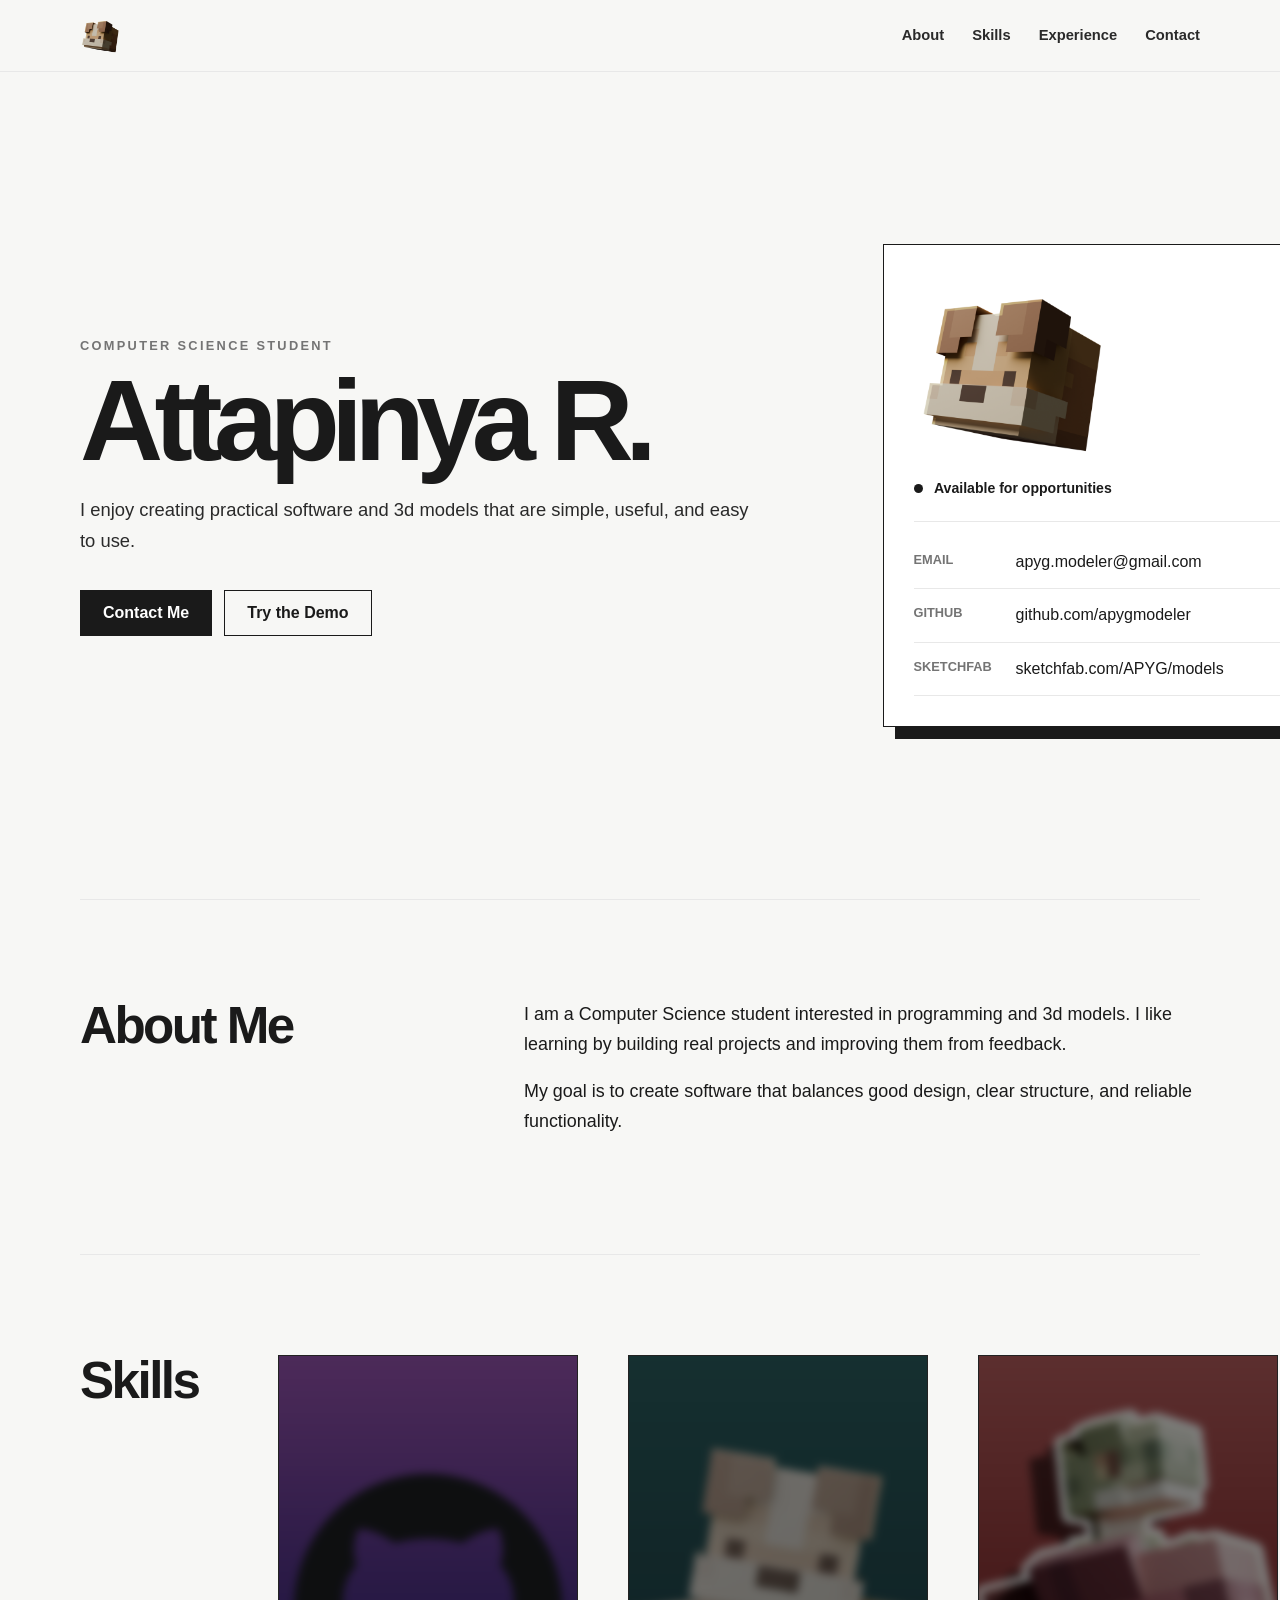
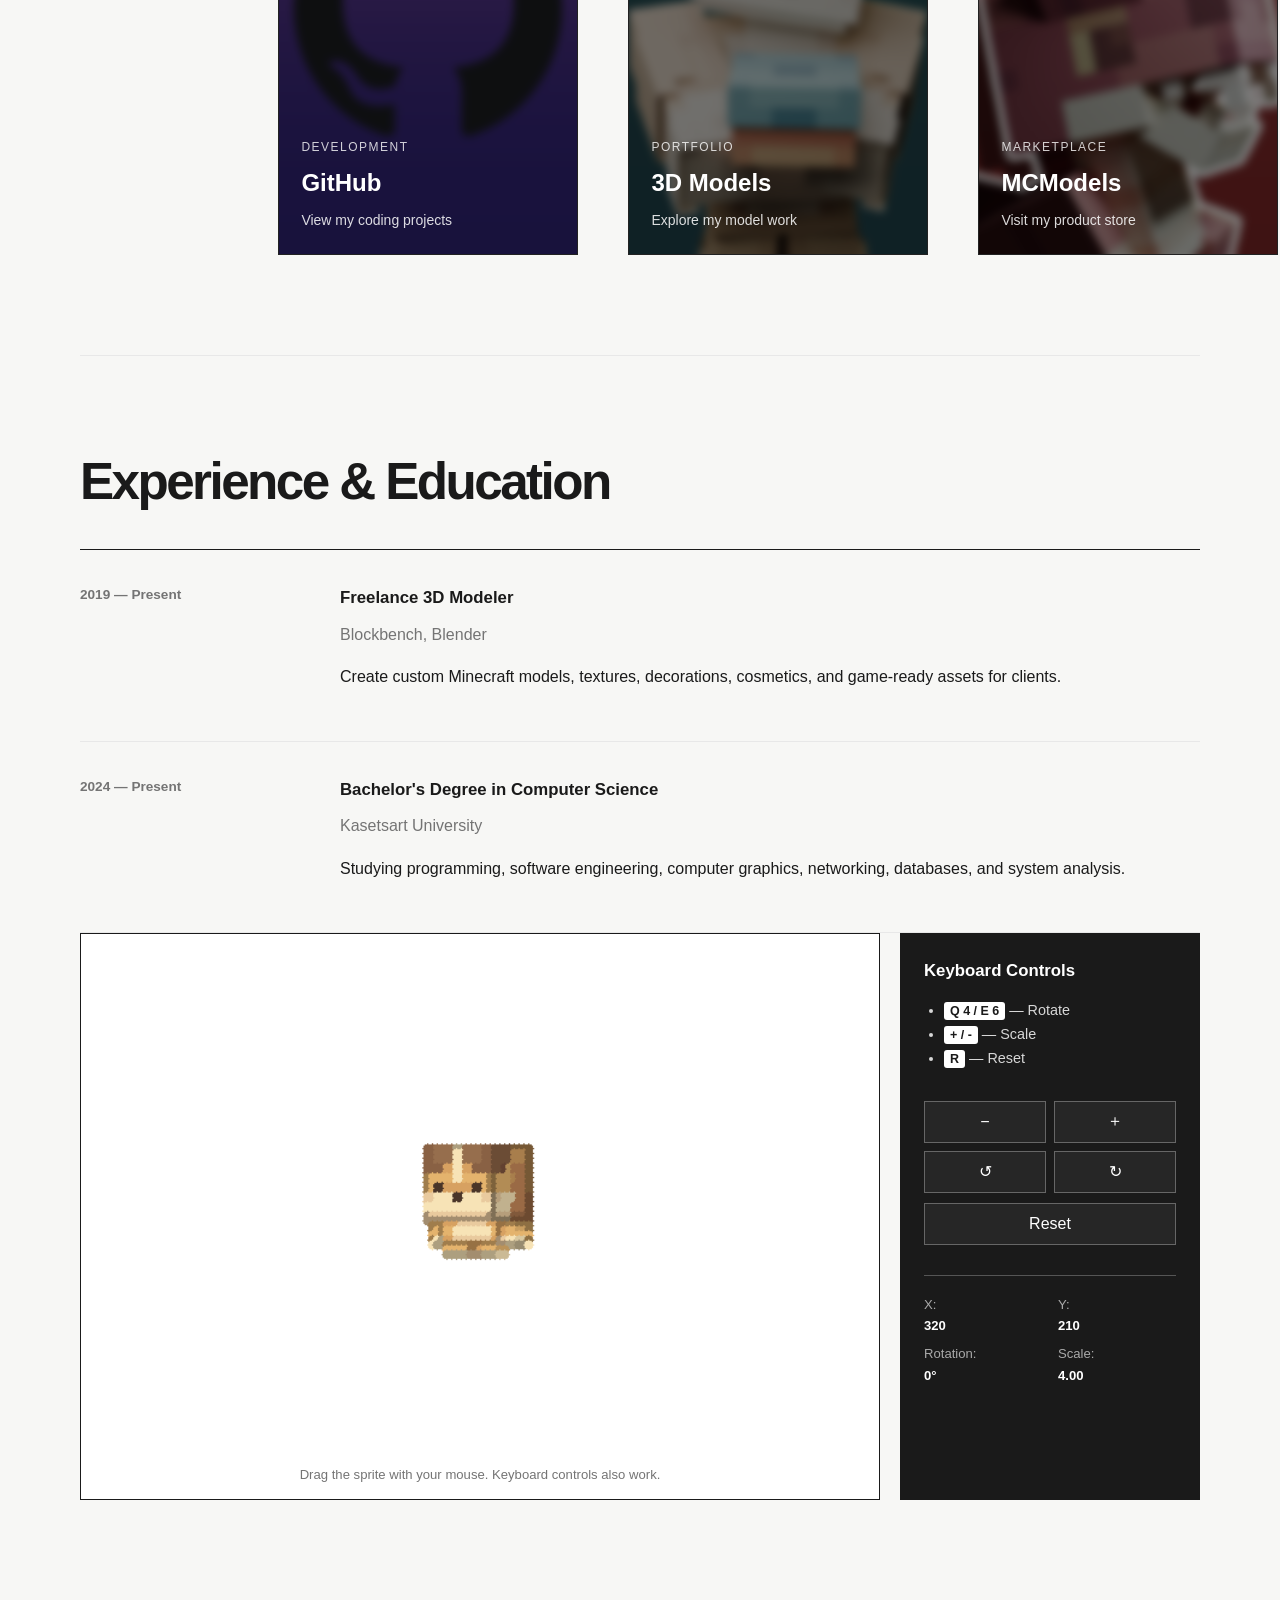
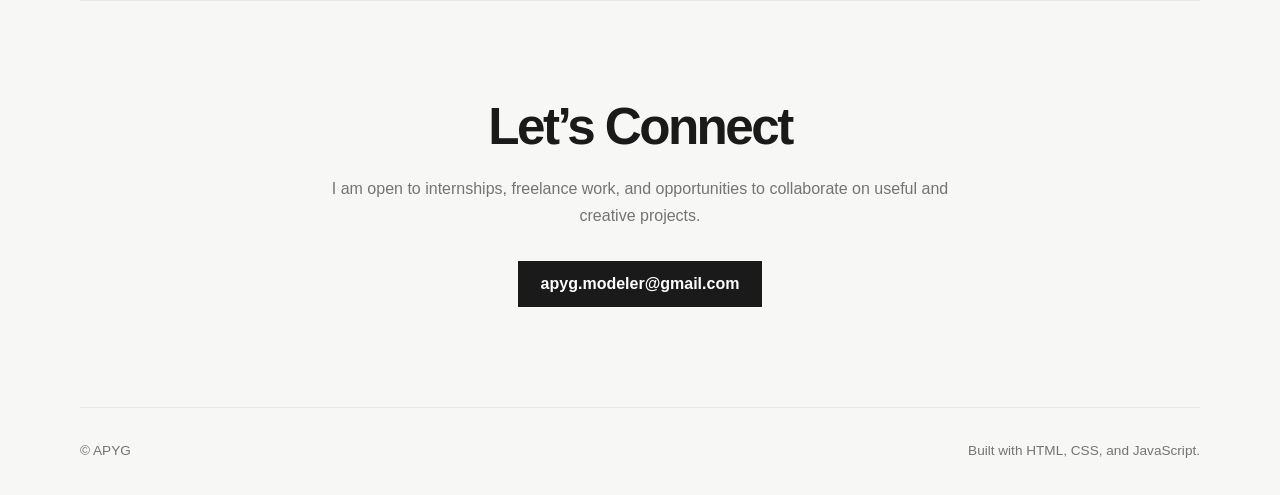
==== index.html @ 24d963ee "Add files via upload" ====
<!DOCTYPE html>
<html lang="en">
<head>
  <meta charset="UTF-8" />
  <meta name="viewport" content="width=device-width, initial-scale=1.0" />
  <meta name="description" content="A monotone CV and interactive computer graphics page." />
  <title>Attapinya R. | CV</title>
  <link rel="stylesheet" href="styles.css" />
</head>
<body>
  <header class="site-header">
    <a class="logo" href="#">
      <img src="images/logo.png" alt="Logo">
    </a>

    <button class="menu-button" id="menuButton" aria-label="Open navigation">
      ☰
    </button>

    <nav id="navigation">
      <a href="#about">About</a>
      <a href="#skills">Skills</a>
      <a href="#experience">Experience</a>
      <a href="#contact">Contact</a>
    </nav>
  </header>

  <main>
    <section class="hero section" id="home">
      <div class="hero-copy">
        <p class="eyebrow">COMPUTER SCIENCE STUDENT</p>
        <h1>Attapinya R.</h1>
        <p class="hero-text">
          I enjoy creating practical software and 3d models that are simple, useful, and easy to use.
        </p>
        <div class="hero-actions">
          <a class="button button-dark" href="#contact">Contact Me</a>
          <a class="button button-light" href="#graphics">Try the Demo</a>
        </div>
      </div>

      <aside class="profile-card">
        <div class="avatar">
            <img src="images/logo.png" alt="Profile">
        </div>
        <p class="status"><span></span> Available for opportunities</p>
        <dl>
          <div><dt>Email</dt><dd>apyg.modeler@gmail.com</dd></div>
          <div><dt>GitHub</dt><dd>github.com/apygmodeler</dd></div>
          <div><dt>Sketchfab</dt><dd>sketchfab.com/APYG/models</dd></div>
        </dl>
      </aside>
    </section>

    <section class="section two-column" id="about">
      <div>
        <h2>About Me</h2>
      </div>
      <div class="section-content">
        <p>
          I am a Computer Science student interested in programming and 3d models.
          I like learning by building real projects and improving them from feedback.
        </p>
        <p>
          My goal is to create software that balances good design,
          clear structure, and reliable functionality.
        </p>
      </div>
    </section>

    <section class="section two-column" id="skills">
      <div>
        <h2>Skills</h2>
      </div>
      <div class="skill-grid">

        <a class="skill-card" href="https://github.com/apygmodeler" target="_blank">
          <img src="images/github.png" alt="GitHub">
          <div class="skill-overlay"></div>

          <div class="skill-content">
            <span>Development</span>
            <h3>GitHub</h3>
            <p>View my coding projects</p>
          </div>
        </a>

        <a class="skill-card" href="https://sketchfab.com/APYG/models" target="_blank">
          <img src="images/sketchfab.png" alt="3D Model Portfolio">
          <div class="skill-overlay"></div>

          <div class="skill-content">
            <span>Portfolio</span>
            <h3>3D Models</h3>
            <p>Explore my model work</p>
          </div>
        </a>

        <a class="skill-card" href="https://mcmodels.net/vendors/300/suelaewruay" target="_blank">
          <img src="images/mcmodel.png" alt="MCModels Store">
          <div class="skill-overlay"></div>

          <div class="skill-content">
            <span>Marketplace</span>
            <h3>MCModels</h3>
            <p>Visit my product store</p>
          </div>
        </a>

      </div>
    </section>

    <section class="section" id="experience">
      <div class="section-heading">
        <div>
          <h2>Experience & Education</h2>
        </div>
      </div>
      
      <div class="timeline">

        <article class="timeline-item">
          <span class="timeline-date">2019 — Present</span>
          <div>
            <h3>Freelance 3D Modeler</h3>
            <p class="muted">Blockbench, Blender</p>
            <p>
              Create custom Minecraft models, textures, decorations,
              cosmetics, and game-ready assets for clients.
            </p>
          </div>
        </article>
        
        <article class="timeline-item">
          <span class="timeline-date">2024 — Present</span>
          <div>
            <h3>Bachelor's Degree in Computer Science</h3>
            <p class="muted">Kasetsart University</p>
            <p>
              Studying programming, software engineering, computer graphics,
              networking, databases, and system analysis.
            </p>
          </div>
        </article>
      </div>

      <div class="graphics-layout">
        <div class="canvas-wrap" id="graphics" tabindex="0">
          <canvas id="canvas" width="640" height="420">
            Your browser does not support HTML canvas.
          </canvas>
          <p class="focus-note">Drag the sprite with your mouse. Keyboard controls also work.</p>
        </div>

        <aside class="controls-panel">
          <h3>Keyboard Controls</h3>
          <ul>
            <li><kbd>Q 4 / E 6</kbd> — Rotate</li>
            <li><kbd>+ / -</kbd> — Scale</li>
            <li><kbd>R</kbd> — Reset</li>
          </ul>

          <div class="button-controls">
            <div>
              <button data-action="scale-down">−</button>
              <button data-action="scale-up">＋</button>
              <button data-action="rotate-left">↺</button>
              <button data-action="rotate-right">↻</button>
            </div>
            <button class="reset-button" data-action="reset">Reset</button>
          </div>

          <div class="transform-data">
            <p>X: <strong id="xValue">320</strong></p>
            <p>Y: <strong id="yValue">210</strong></p>
            <p>Rotation: <strong id="rotationValue">0°</strong></p>
            <p>Scale: <strong id="scaleValue">1.00</strong></p>
          </div>
        </aside>
      </div>
    </section>

    <section class="section contact-section" id="contact">
      <h2>Let’s Connect</h2>
      <p>
        I am open to internships, freelance work, and opportunities
        to collaborate on useful and creative projects.
      </p>
      <a class="button button-dark" href="mailto:apyg.modeler@gmail.com">
        apyg.modeler@gmail.com
      </a>
    </section>
  </main>

  <footer>
    <p>© <span id="currentYear"></span> APYG</p>
    <p>Built with HTML, CSS, and JavaScript.</p>
  </footer>

  <script src="script.js"></script>
</body>
</html>
---- styles.css ----
:root {
  --black: #1a1a1a;
  --dark-gray: #2a2a2a;
  --gray: #747474;
  --light-gray: #e8e8e8;
  --off-white: #f7f7f5;
  --white: #ffffff;
  --max-width: 1120px;
}

* {
  box-sizing: border-box;
}

html {
  scroll-behavior: smooth;
}

body {
  margin: 0;
  color: var(--black);
  background: var(--off-white);
  font-family: Arial, Helvetica, sans-serif;
  line-height: 1.65;
}

a {
  color: inherit;
}

button,
a {
  -webkit-tap-highlight-color: transparent;
}

.site-header {
  position: sticky;
  top: 0;
  z-index: 20;
  display: flex;
  align-items: center;
  justify-content: space-between;
  min-height: 72px;
  padding: 0 max(24px, calc((100vw - var(--max-width)) / 2));
  border-bottom: 1px solid var(--light-gray);
  background: rgba(247, 247, 245, 0.94);
  backdrop-filter: blur(10px);
}

.logo img{
    width:40px;
    height:40px;
    object-fit:contain;
    display:block;
}

nav {
  display: flex;
  gap: 28px;
}

nav a {
  color: var(--dark-gray);
  font-size: 0.92rem;
  font-weight: 700;
  text-decoration: none;
}

nav a:hover {
  color: var(--gray);
}

.menu-button {
  display: none;
  border: 0;
  background: none;
  font-size: 1.4rem;
  cursor: pointer;
}

.section {
  width: min(var(--max-width), calc(100% - 48px));
  margin: 0 auto;
  padding: 100px 0;
  border-bottom: 1px solid var(--light-gray);
}

h1,
h2,
h3,
p {
  margin-top: 0;
}

h1 {
  margin-bottom: 24px;
  font-size: clamp(3.4rem, 9vw, 7.5rem);
  line-height: 0.88;
  letter-spacing: -0.075em;
}

h2 {
  margin-bottom: 0;
  font-size: clamp(2rem, 4vw, 3.4rem);
  line-height: 1;
  letter-spacing: -0.05em;
}

h3 {
  margin-bottom: 10px;
  font-size: 1.05rem;
}

.eyebrow,
.section-number {
  margin-bottom: 14px;
  color: var(--gray);
  font-size: 0.8rem;
  font-weight: 800;
  letter-spacing: 0.18em;
}

.button {
  display: inline-flex;
  min-height: 46px;
  align-items: center;
  justify-content: center;
  padding: 0 22px;
  border: 1px solid var(--black);
  font-weight: 800;
  text-decoration: none;
  transition: 0.2s ease;
}

.button-dark {
  color: var(--white);
  background: var(--black);
}

.button-dark:hover {
  color: var(--black);
  background: transparent;
}

.button-light:hover {
  color: var(--white);
  background: var(--black);
}

.hero {
  display: grid;
  min-height: calc(100vh - 72px);
  grid-template-columns: minmax(0, 1.5fr) minmax(280px, 0.65fr);
  gap: 70px;
  align-items: center;
}

.hero-text {
  max-width: 680px;
  color: var(--dark-gray);
  font-size: 1.15rem;
}

.hero-actions {
  display: flex;
  flex-wrap: wrap;
  gap: 12px;
  margin-top: 34px;
}

.profile-card {
  width: 450px;
  padding: 30px;
  border: 1px solid var(--black);
  background: var(--white);
  box-shadow: 12px 12px 0 var(--black);
}

.avatar img{
    width:50%;
    height:50%;
    object-fit:cover;
}

.status {
  padding-bottom: 20px;
  border-bottom: 1px solid var(--light-gray);
  font-size: 0.88rem;
  font-weight: 700;
}

.status span {
  display: inline-block;
  width: 9px;
  height: 9px;
  margin-right: 8px;
  border-radius: 50%;
  background: var(--black);
}

.profile-card dl,
.profile-card dd {
  margin: 0;
}

.profile-card dl div {
  display: grid;
  grid-template-columns: 90px 1fr;
  gap: 12px;
  padding: 13px 0;
  border-bottom: 1px solid var(--light-gray);
}

.profile-card dt {
  color: var(--gray);
  font-size: 0.8rem;
  font-weight: 800;
  text-transform: uppercase;
}

.skill-grid{
    display: grid;
    grid-template-columns: repeat(3, 300px);
    justify-content: center;
    gap: 50px;
}

.skill-card {
  height:500px;
  position: relative;
  min-height: 230px;
  overflow: hidden;
  border: 1px solid #222;
  text-decoration: none;
  color: white;
  background: #111;
  transition:
    transform 0.3s ease,
    box-shadow 0.3s ease;
}

.skill-card img {
  position: absolute;
  inset: 0;
  width: 100%;
  height: 100%;
  object-fit: cover;

  filter: blur(4px) grayscale(35%);
  transform: scale(1.08);

  transition:
    filter 0.4s ease,
    transform 0.4s ease;
}

.skill-overlay {
  position: absolute;
  inset: 0;
  background: rgba(0, 0, 0, 0.5);
  transition: background 0.4s ease;
}

.skill-content {
  position: absolute;
  left: 22px;
  right: 22px;
  bottom: 22px;
  z-index: 2;
}

.skill-content span {
  display: block;
  margin-bottom: 6px;
  font-size: 12px;
  letter-spacing: 1.5px;
  text-transform: uppercase;
  opacity: 0.8;
}

.skill-content h3 {
  margin: 0 0 6px;
  font-size: 24px;
}

.skill-content p {
  margin: 0;
  font-size: 14px;
  opacity: 0.85;
}

.skill-card:hover {
  transform: translateY(-8px);
  box-shadow: 0px 10px 0 #111;
}

.skill-card:hover img {
  filter: blur(0) grayscale(0);
  transform: scale(1.02);
}

.skill-card:hover .skill-overlay {
  background: rgba(0, 0, 0, 0.28);
}

.two-column {
  display: grid;
  grid-template-columns: 0.7fr 1.3fr;
  gap: 80px;
}

.section-content {
  max-width: 700px;
  font-size: 1.12rem;
}

.section-heading {
  display: flex;
  align-items: end;
  justify-content: space-between;
  gap: 30px;
  margin-bottom: 42px;
}

.section-heading > p {
  max-width: 420px;
  margin-bottom: 0;
  color: var(--gray);
  text-align: right;
}

.card-grid {
  display: grid;
  grid-template-columns: repeat(2, 1fr);
  gap: 16px;
}

.info-card {
  min-height: 170px;
  padding: 28px;
  border: 1px solid var(--black);
  background: var(--white);
}

.info-card h3 {
  font-size: 1.25rem;
}

.info-card p,
.muted {
  color: var(--gray);
}

.timeline {
  border-top: 1px solid var(--black);
}

.timeline-item {
  display: grid;
  grid-template-columns: 220px 1fr;
  gap: 40px;
  padding: 34px 0;
  border-bottom: 1px solid var(--light-gray);
}

.timeline-date {
  color: var(--gray);
  font-size: 0.85rem;
  font-weight: 800;
}

.graphics-layout {
  display: grid;
  grid-template-columns: minmax(0, 1fr) 300px;
  gap: 20px;
}

.canvas-wrap {
  min-width: 0;
  padding: 14px;
  border: 1px solid var(--black);
  outline: none;
  background: var(--white);
}

.canvas-wrap:focus {
  box-shadow: 0 0 0 4px var(--light-gray);
}

canvas {
  display: block;
  width: 100%;
  height: auto;
  background: #eeeeec;
}

.focus-note {
  margin: 10px 0 0;
  color: var(--gray);
  font-size: 0.82rem;
  text-align: center;
}

.controls-panel {
  padding: 24px;
  color: var(--white);
  background: var(--black);
}

.controls-panel ul {
  padding-left: 20px;
  color: #d7d7d7;
  font-size: 0.9rem;
}

kbd {
  padding: 2px 6px;
  color: var(--black);
  border-radius: 3px;
  background: var(--white);
  font: inherit;
  font-size: 0.78rem;
  font-weight: 800;
}

.button-controls {
  display: grid;
  gap: 10px;
  margin: 30px 0;
}

.button-controls > div {
  display: grid;
  grid-template-columns: repeat(4, 1fr);
  gap: 8px;
}

.button-controls > div:first-of-type {
  grid-template-columns: repeat(2, 1fr);
}

.button-controls button {
  min-height: 42px;
  border: 1px solid #666666;
  color: var(--white);
  background: #262626;
  font-size: 1rem;
  cursor: pointer;
}

.button-controls button:hover {
  color: var(--black);
  background: var(--white);
}

.button-controls > button:first-child {
  width: calc((100% - 16px) / 3);
  margin: auto;
}

.button-controls .reset-button {
  width: 100%;
}

.transform-data {
  display: grid;
  grid-template-columns: repeat(2, 1fr);
  gap: 6px 16px;
  padding-top: 18px;
  border-top: 1px solid #555555;
}

.transform-data p {
  margin-bottom: 0;
  color: #aaaaaa;
  font-size: 0.82rem;
}

.transform-data strong {
  display: block;
  color: var(--white);
}

.contact-section {
  text-align: center;
}

.contact-section p:not(.section-number) {
  max-width: 620px;
  margin: 24px auto 32px;
  color: var(--gray);
}

footer {
  display: flex;
  width: min(var(--max-width), calc(100% - 48px));
  justify-content: space-between;
  margin: 0 auto;
  padding: 32px 0;
  color: var(--gray);
  font-size: 0.85rem;
}

footer p {
  margin-bottom: 0;
}

@media (max-width: 850px) {
  .hero,
  .two-column,
  .graphics-layout {
    grid-template-columns: 1fr;
  }

  .hero {
    padding-top: 70px;
  }

  .section-heading {
    align-items: flex-start;
    flex-direction: column;
  }

  .section-heading > p {
    text-align: left;
  }

  .timeline-item {
    grid-template-columns: 1fr;
    gap: 10px;
  }
}

@media (max-width: 620px) {
  .section {
    width: min(100% - 30px, var(--max-width));
    padding: 72px 0;
  }

  .site-header {
    padding: 0 15px;
  }

  .menu-button {
    display: block;
  }

  nav {
    position: absolute;
    top: 72px;
    right: 15px;
    display: none;
    width: 210px;
    flex-direction: column;
    gap: 0;
    border: 1px solid var(--black);
    background: var(--white);
  }

  nav.open {
    display: flex;
  }

  nav a {
    padding: 14px 18px;
    border-bottom: 1px solid var(--light-gray);
  }

  .card-grid {
    grid-template-columns: 1fr;
  }

  .profile-card {
    box-shadow: 7px 7px 0 var(--black);
  }

  footer {
    width: calc(100% - 30px);
    flex-direction: column;
    gap: 6px;
  }
}

#canvas {
  cursor: grab;
  touch-action: none;
}

#canvas.dragging {
  cursor: grabbing;
}
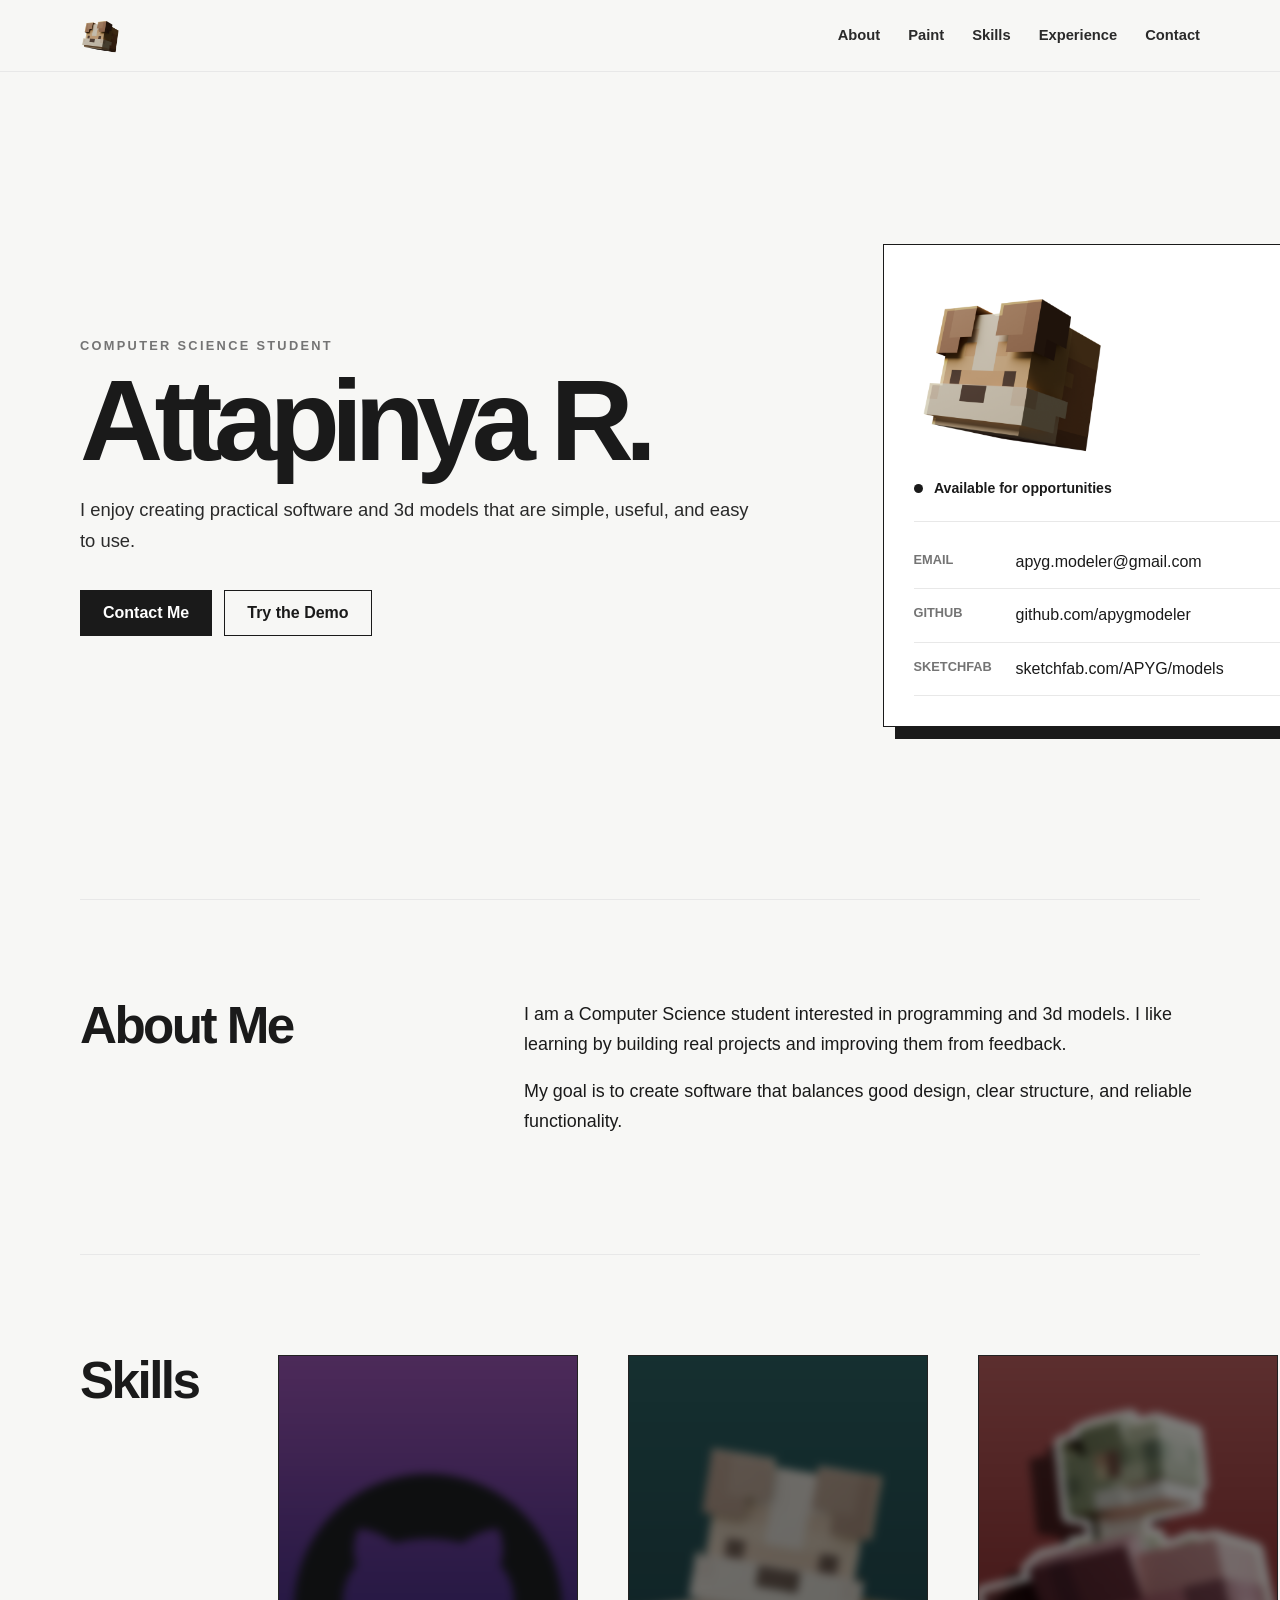
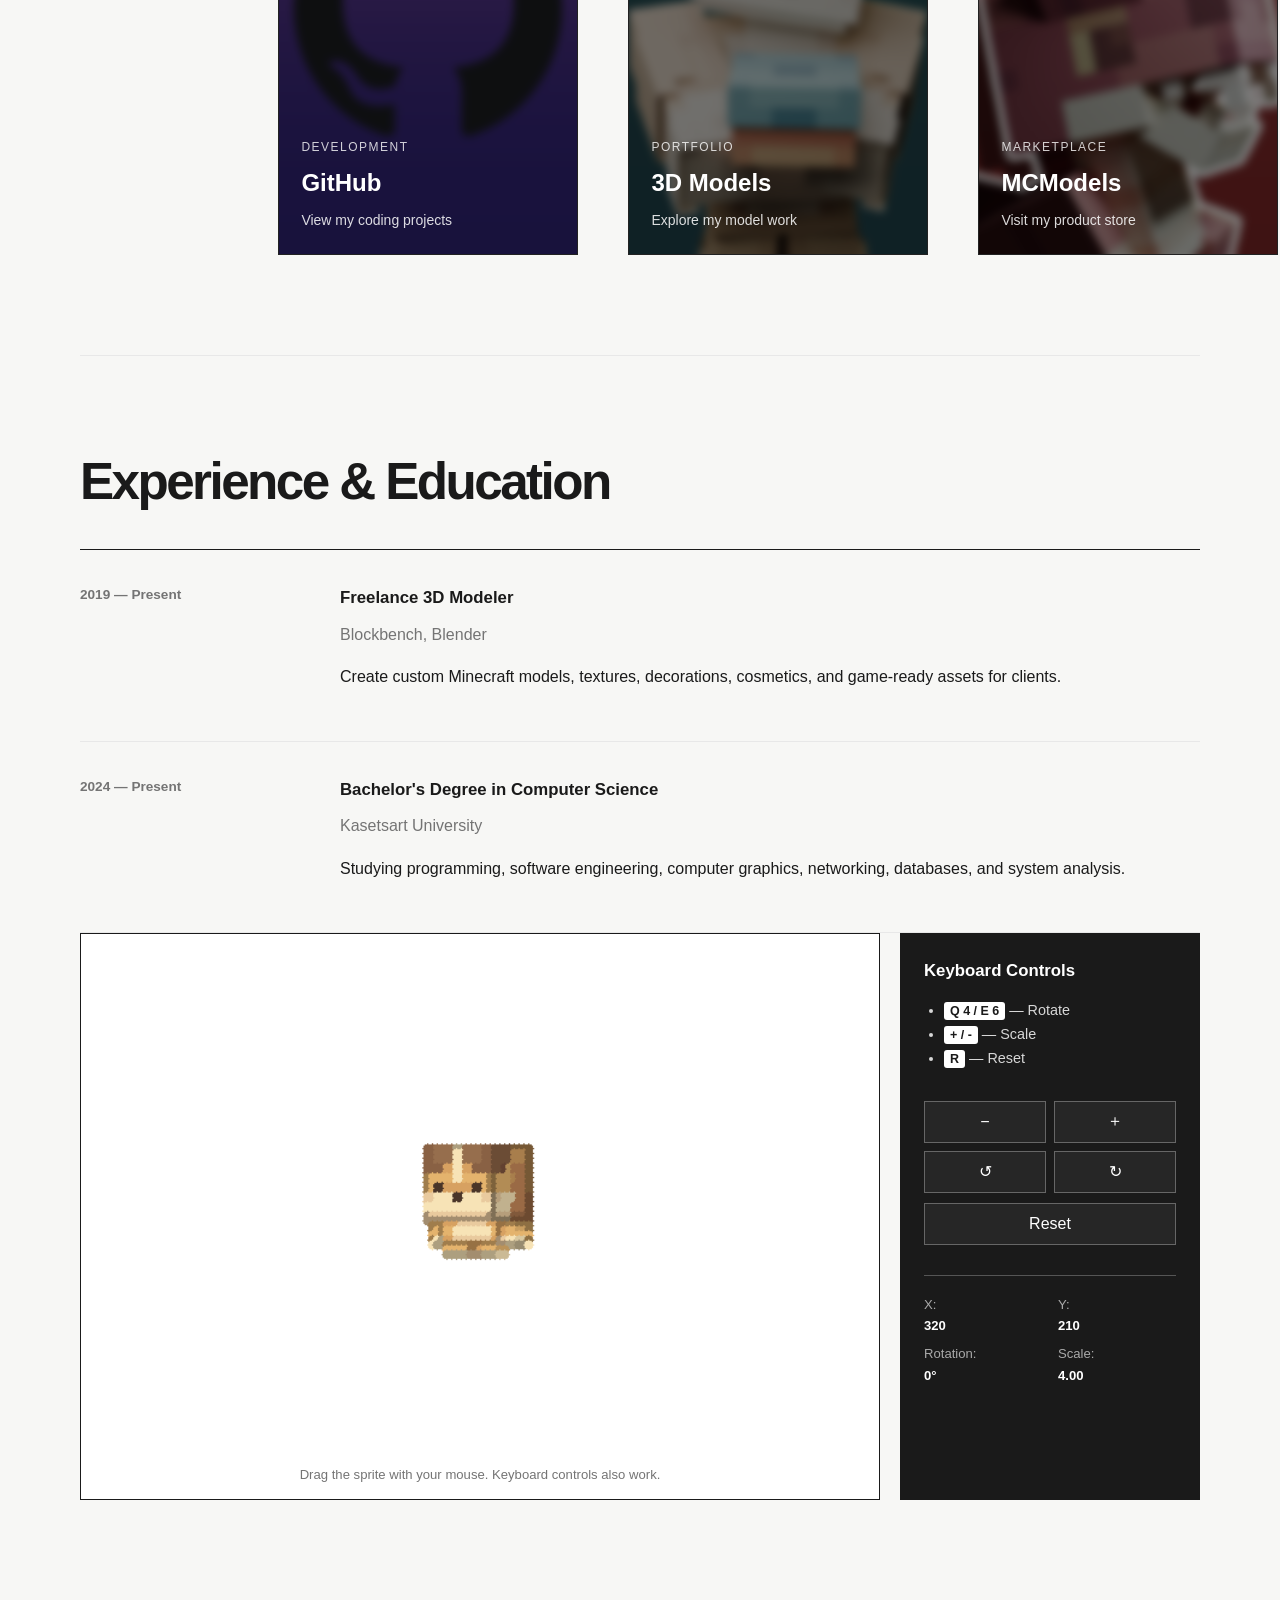
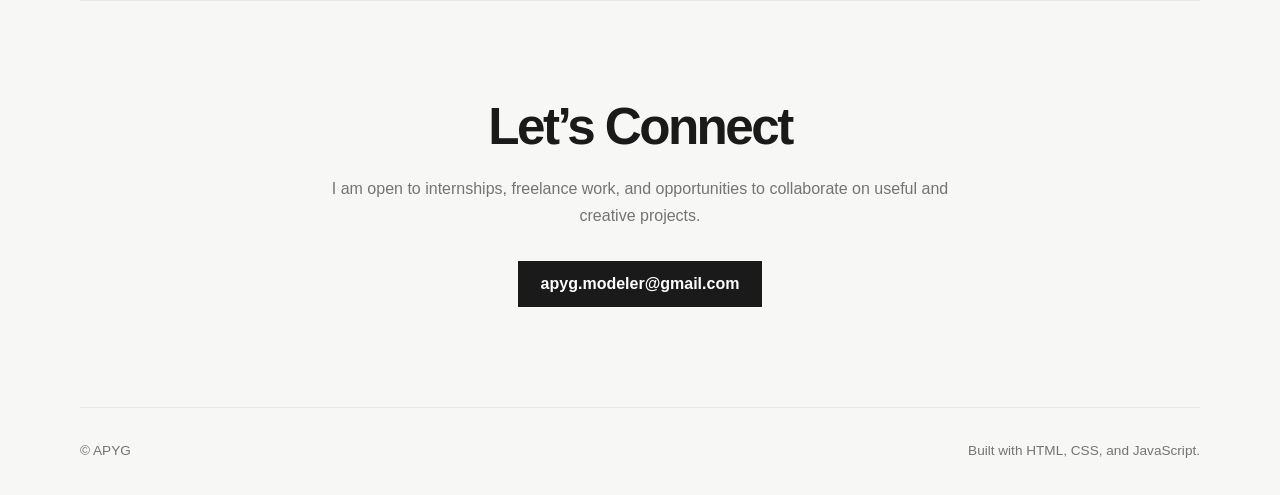
==== commit bce2fdf5: "Add files via upload" ====
--- a/index.html
+++ b/index.html
@@ -13,12 +13,9 @@
       <img src="images/logo.png" alt="Logo">
     </a>
 
-    <button class="menu-button" id="menuButton" aria-label="Open navigation">
-      ☰
-    </button>
-
     <nav id="navigation">
       <a href="#about">About</a>
+      <a class="nav-link" href="paint.html">Paint</a>
       <a href="#skills">Skills</a>
       <a href="#experience">Experience</a>
       <a href="#contact">Contact</a>
--- a/styles.css
+++ b/styles.css
@@ -70,14 +70,6 @@
   color: var(--gray);
 }
 
-.menu-button {
-  display: none;
-  border: 0;
-  background: none;
-  font-size: 1.4rem;
-  cursor: pointer;
-}
-
 .section {
   width: min(var(--max-width), calc(100% - 48px));
   margin: 0 auto;
